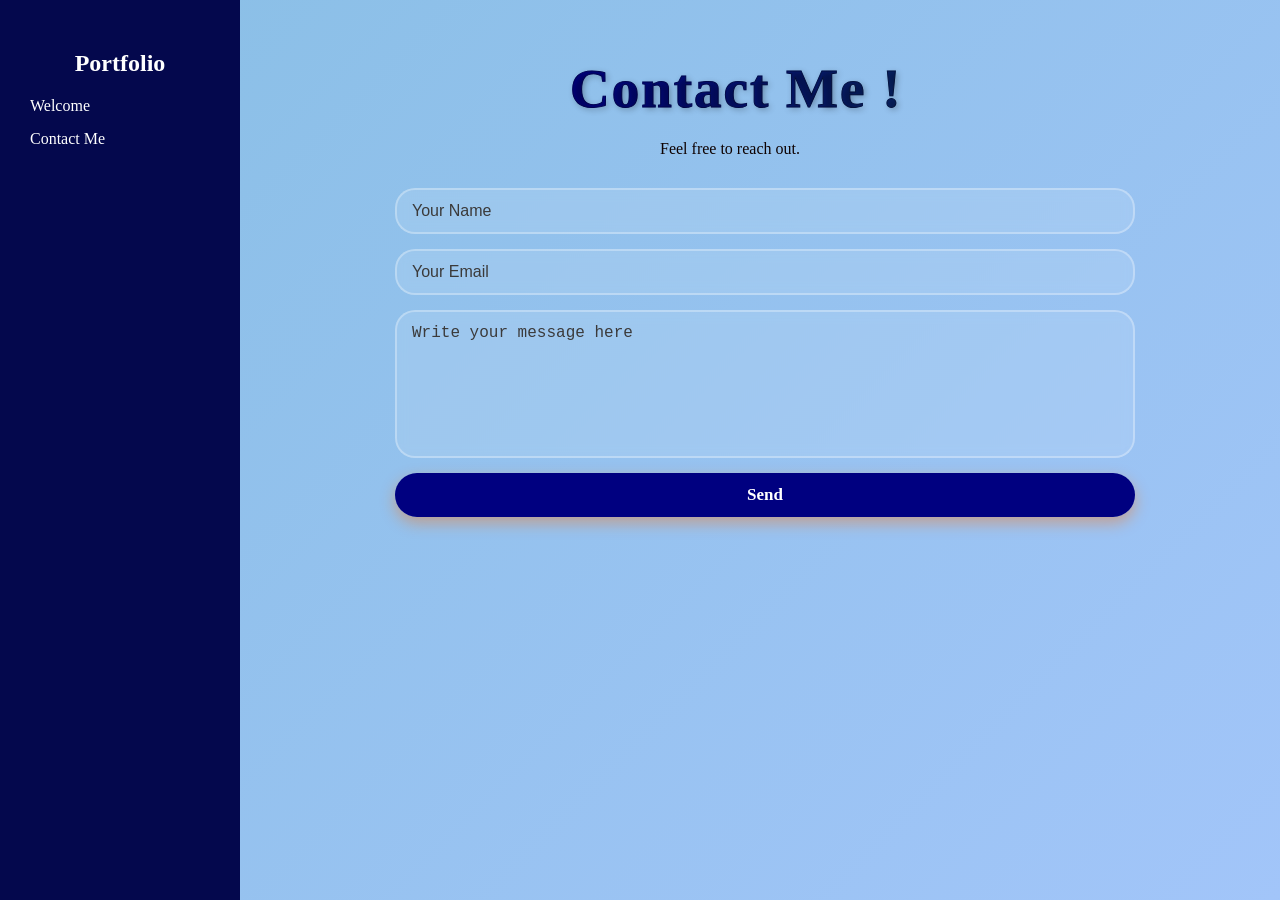
==== contact.html @ bce901cf "Portfolio" ====
<!DOCTYPE html>
<html lang="en">
<head>
    <meta charset="UTF-8">
    <meta name="viewport" content="width=device-width, initial-scale=1.0">
    <title>Contact Me - Maliha Portfolio</title>
    <link rel="stylesheet" href="style.css">
</head>
<body>

    <!-- Sidebar -->
    <div class="sidebar">
        <h2>Portfolio</h2>
        <a href="index.html">Welcome</a>
        <a href="contact.html">Contact Me</a>
    </div>

    <div class="main">
    <h1 class="contact-title">Contact Me !</h1>

    <p class="contact-sub">Feel free to reach out.</p>

    <form class="contact-form">
        <input type="text" placeholder="Your Name" required>
        <input type="email" placeholder="Your Email" required>
        <textarea placeholder="Write your message here" required></textarea>
        <button type="submit">Send</button>
    </form>
    </div>
   

</body>
</html>
---- style.css ----
body {
    margin: 0;
    min-height: 100vh;
    background: linear-gradient(135deg, rgb(137, 191, 229), rgb(162, 197, 249), #4d8fc5);
    background-size: 200% 200%;
    animation: bgShine 10s ease infinite;
    font-family: 'Trebuchet MS', 'Lucida Sans Unicode', 'Lucida Grande', 'Lucida Sans', Arial, sans-serif sans-serif;
}
@keyframes bgShine {
    0% { background-position: 0% 50%; }
    50% { background-position: 100% 50%; }
    100% { background-position: 0% 50%; }
}

.sidebar {
    position: fixed;
    width: 180px;
    height: 100%;
    background-color: #04084d;
    color: white;
    padding: 30px;
}

.sidebar h2 {
    text-align: center;
}

.sidebar a {
    display: block;
    color: white;
    text-decoration: none;
    margin: 15px 0;
}

.sidebar a:hover {
    background-color: #575757;
    padding-left: 20px;
     color: #ffcc00;
    transform: scale(1.1);
}

.main {
    margin-left: 500px;
    padding: 20px;

}

.welcome-section {
    position: relative;   
}

.welcome {
    position: relative; 
    top: -10px;             
    left: 68px;            
    
    font-family: 'Times New Roman', Times, serif, serif;  
    font-size: 35px;
    font-weight: 700;
    letter-spacing: 2px;
    text-align: left;
    
    background: linear-gradient(90deg,navy,navy, #021d34);
    -webkit-background-clip: text;
    -webkit-text-fill-color: transparent;
    text-shadow: 1px 1px 3px rgba(0,0,0,0.2);
    -webkit-text-stroke: 1px rgba(0,0,0,0.3); 
    background-size: 200% 100%;
    animation: shineText 5s ease-in-out infinite;
}
.sub-welcome{
    position: relative;
    top: -27px;        
    left: 70px;     

    font-size: 16px;
    font-family: 'Times New Roman', Georgia, 'Times New Roman', Times, serif, serif;
    color: #444;
    letter-spacing: 1px;
}
@keyframes shineText {
    0% { background-position: 200% 0; }
    50% { background-position: 0% 0; }
    100% { background-position: 200% 0; }
}

.photo-wrapper {
    position: relative;
    width: 140px;   
    height: 180px;  
    top: -20px;
    right: -100px;  
    border-radius: 50% / 50%;  
    padding: 5px;  
    background: linear-gradient(45deg,  #3fa7fc,white, #04084d, #3fa7fc);
    background-size: 400% 400%;
    animation: shine 4s ease infinite;
}

.profile {
    width: 100%;
    height: 100%;
    border-radius: 50% / 50%;
    display: block;
}
@keyframes shine {
    0% { background-position: 0% 50%; }
    50% { background-position: 100% 50%; }
    100% { background-position: 0% 50%; }
}


.social-icons {
    text-align: center;
    margin-left: -380px;
     margin-top: -130px;
   
      
}

.social-icons a {
    font-size: 20px;
    margin: 0 10px;
    color: navy;
    text-decoration: none;
     transition: color 0.4s ease;

}

.social-icons a:hover {
    color: blue;
}
.resume-btn {
    display: inline-block;
    margin-top: 150px;
    padding: 15px 20px;
    font-size: 8px;
    font-weight: 600;
    font-family: 'Playfair Display', serif; 
    color: white;
    background: navy  ;               
    border: 2px solid navy;           
    border-radius: 35px;                  
    text-decoration: none;
    position: relative;
    right: -120px;
    top: -140px;
    overflow: hidden;
    box-shadow: 0 6px 15px rgba(255,106,0,0.4); 
    transition: 0.4s ease;
}


.resume-btn::before {
    content: "";
    position: absolute;
    top: -50%;
    left: -50%;
    width: 180%;
    height: 180%;
    background: rgba(6, 1, 15, 0.2); 
    transform: rotate(45deg);
    transition: all 0.5s ease;
    opacity: 0;
}

.resume-btn:hover::before {
    top: -30%;
    left: -30%;
    opacity: 1;
}


.resume-btn:hover {
    transform: scale(1.05);
    box-shadow: 0 10px 25px rgba(109, 58, 21, 0.5);
    color: #fff;
}

.contact-title {
    font-size: 55px; 
    font-family: 'Playfair Display', serif;
    font-weight: 700;
    letter-spacing: 2px;
    text-align: left;

    background: linear-gradient(90deg, navy, #3fa7fc, #00ffff, #3fa7fc);
    -webkit-background-clip: text;
    -webkit-text-fill-color: transparent;

    text-shadow: 2px 2px 6px rgba(0,0,0,0.3);
    -webkit-text-stroke: 1px rgba(0,0,0,0.3);

    background-size: 200% 100%;
    animation: shineText 5s ease-in-out infinite;

    margin-bottom: 20px;
}

.contact-sub {
    font-size: 16px;
    color: #ddd;
    margin-bottom: 30px;
}


@keyframes shineText {
    0% { background-position: 200% 0; }
    50% { background-position: 0% 0; }
    100% { background-position: 200% 0; }
}


.contact-form {
    display: flex;
    flex-direction: column;
    gap: 15px;  
    position: relative;
    left: -125px;
}


.contact-form input,
.contact-form textarea {
    padding: 12px 15px;
    border-radius: 20px;
    border: 2px solid rgba(255,255,255,0.3);
    background: rgba(255,255,255,0.1);
    color: white;
    font-size: 16px;
    outline: none;
    backdrop-filter: blur(6px);
    transition: 0.3s ease;
}

.contact-form input::placeholder,
.contact-form textarea::placeholder {
    color: #3b3a3a;
    font-weight: 500;
}

.contact-form input:focus,
.contact-form textarea:focus {
    border-color: #3fa7fc;
    box-shadow: 0 0 12px rgba(63,167,252,0.6);
}


.contact-form textarea {
    min-height: 120px;
    resize: none;
}


.contact-form button {
    padding: 12px 25px;
    font-size: 17px;
    font-family: 'Playfair Display', serif;
    font-weight: 700;
    color: white;
    background: linear-gradient(135deg,navy,navy);
    border: none;
    border-radius: 35px;
    cursor: pointer;
    box-shadow: 0 6px 15px rgba(255,106,0,0.4);
    transition: 0.4s ease;
}

.contact-form button:hover {
    transform: translateY(-5px);
    box-shadow: 0 10px 20px rgba(31, 19, 11, 0.6);
}
.contact-title {
    position: relative;   
    left: 50px;           
    font-size: 55px;
    font-family: 'Playfair Display', serif;
    font-weight: 700;
    letter-spacing: 2px;
    text-align: left;
    background: linear-gradient(90deg, navy, #0b3253, #010909, #3fa7fc);
    -webkit-background-clip: text;
    -webkit-text-fill-color: transparent;
    text-shadow: 2px 2px 6px rgba(0,0,0,0.3);
    -webkit-text-stroke: 1px rgba(0,0,0,0.3);
    background-size: 200% 100%;
    animation: shineText 5s ease-in-out infinite;
}

.contact-sub {
    position: relative;   
    left: 140px;           
    font-size: 16px;
    color: #0e0202;
    margin-bottom: 30px;
}
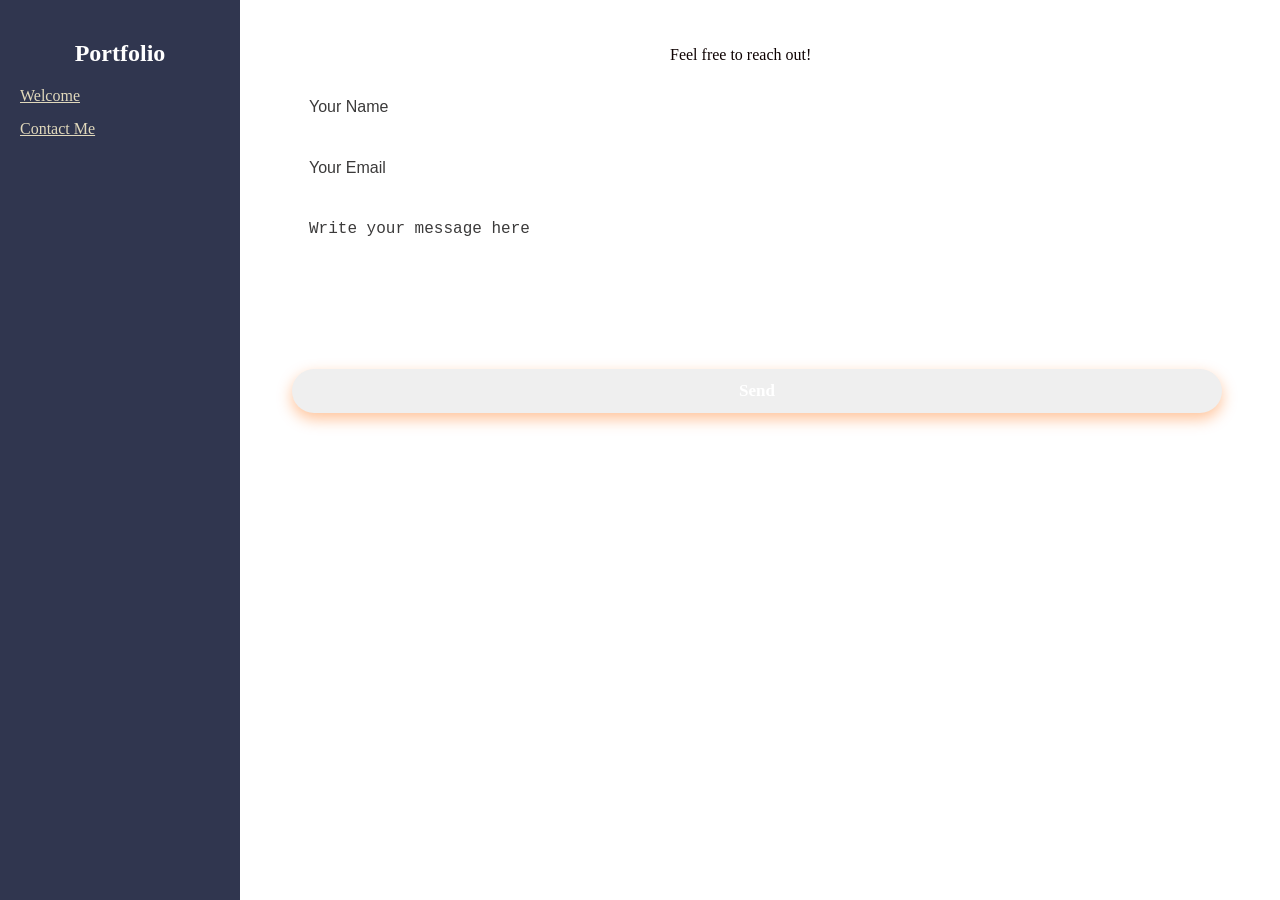
==== commit f545fd8c: "MY PORTFOLIO" ====
--- a/contact.html
+++ b/contact.html
@@ -16,9 +16,9 @@
     </div>
 
     <div class="main">
-    <h1 class="contact-title">Contact Me !</h1>
+  
 
-    <p class="contact-sub">Feel free to reach out.</p>
+    <p class="contact-sub">Feel free to reach out!</p>
 
     <form class="contact-form">
         <input type="text" placeholder="Your Name" required>
--- a/style.css
+++ b/style.css
@@ -1,7 +1,7 @@
 body {
     margin: 0;
     min-height: 100vh;
-    background: linear-gradient(135deg, rgb(137, 191, 229), rgb(162, 197, 249), #4d8fc5);
+    background: linear-gradient(#E1D9BC);
     background-size: 200% 200%;
     animation: bgShine 10s ease infinite;
     font-family: 'Trebuchet MS', 'Lucida Sans Unicode', 'Lucida Grande', 'Lucida Sans', Arial, sans-serif sans-serif;
@@ -14,11 +14,11 @@
 
 .sidebar {
     position: fixed;
-    width: 180px;
+    width: 200px;
     height: 100%;
-    background-color: #04084d;
-    color: white;
-    padding: 30px;
+    background-color: #30364F;
+    color: white;
+    padding: 20px;
 }
 
 .sidebar h2 {
@@ -27,56 +27,65 @@
 
 .sidebar a {
     display: block;
-    color: white;
-    text-decoration: none;
+    color: #E1D9BC;
+    text-decoration: underline;
+    font-family: 'Times New Roman', Times, serif;
     margin: 15px 0;
 }
 
 .sidebar a:hover {
     background-color: #575757;
     padding-left: 20px;
-     color: #ffcc00;
-    transform: scale(1.1);
+    color: #ffcc00;
 }
 
 .main {
-    margin-left: 500px;
-    padding: 20px;
-
+    margin-left: 250px;
+    padding: 50px;
 }
 
 .welcome-section {
-    position: relative;   
-}
-
-.welcome {
-    position: relative; 
-    top: -10px;             
-    left: 68px;            
-    
-    font-family: 'Times New Roman', Times, serif, serif;  
-    font-size: 35px;
-    font-weight: 700;
+    display: flex;
+    align-items: center;
+    justify-content: center;
+    gap: 30px;
+    flex-wrap: wrap;
+}
+
+
+.photo-wrapper {
+    position: relative;
+    top: -45px;
+    width: 220px;
+    height: 280px;
+    border-radius: 20px;
+    padding: 6px;
+    background: linear-gradient(#30364F);
+    background-size: 400% 400%;
+    animation: shine 4s ease infinite;
+}
+@keyframes shine {
+    0% { background-position: 0% 50%; }
+    50% { background-position: 100% 50%; }
+    100% { background-position: 0% 50%; }
+}
+.profile {
+    width: 100%;
+    height: 100%;
+    border-radius: 15px;
+    object-fit: cover;
+
+}
+
+
+.text-area {
+    max-width: 500px;
+}
+
+.sub-welcome {
+    font-size: 14px;
+    color: #333;
     letter-spacing: 2px;
-    text-align: left;
-    
-    background: linear-gradient(90deg,navy,navy, #021d34);
-    -webkit-background-clip: text;
-    -webkit-text-fill-color: transparent;
-    text-shadow: 1px 1px 3px rgba(0,0,0,0.2);
-    -webkit-text-stroke: 1px rgba(0,0,0,0.3); 
-    background-size: 200% 100%;
-    animation: shineText 5s ease-in-out infinite;
-}
-.sub-welcome{
-    position: relative;
-    top: -27px;        
-    left: 70px;     
-
-    font-size: 16px;
-    font-family: 'Times New Roman', Georgia, 'Times New Roman', Times, serif, serif;
-    color: #444;
-    letter-spacing: 1px;
 }
 @keyframes shineText {
     0% { background-position: 200% 0; }
@@ -84,36 +93,34 @@
     100% { background-position: 200% 0; }
 }
 
-.photo-wrapper {
-    position: relative;
-    width: 140px;   
-    height: 180px;  
-    top: -20px;
-    right: -100px;  
-    border-radius: 50% / 50%;  
-    padding: 5px;  
-    background: linear-gradient(45deg,  #3fa7fc,white, #04084d, #3fa7fc);
-    background-size: 400% 400%;
-    animation: shine 4s ease infinite;
-}
-
-.profile {
-    width: 100%;
-    height: 100%;
-    border-radius: 50% / 50%;
-    display: block;
-}
-@keyframes shine {
-    0% { background-position: 0% 50%; }
-    50% { background-position: 100% 50%; }
-    100% { background-position: 0% 50%; }
-}
-
+.welcome {
+    font-size: 45px;
+    font-weight: 800;
+    letter-spacing: 3px;
+    margin: 10px 0;
+    background: linear-gradient(90deg, #30364F, #0f0d04);
+     -webkit-background-clip: text;
+    -webkit-text-fill-color: transparent;
+    background-clip: text;
+    color : transparent;
+}
+
+.role {
+    font-size: 18px;
+    color: #222;
+    margin-bottom: 15px;
+}
+
+.about-me {
+    font-size: 15px;
+    line-height: 1.6;
+    color: #333;
+}
 
 .social-icons {
     text-align: center;
-    margin-left: -380px;
-     margin-top: -130px;
+    margin-left: -150px;
+     margin-top: -100px;
    
       
 }
@@ -121,14 +128,14 @@
 .social-icons a {
     font-size: 20px;
     margin: 0 10px;
-    color: navy;
+    color: #30364F;
     text-decoration: none;
      transition: color 0.4s ease;
 
 }
 
 .social-icons a:hover {
-    color: blue;
+    color: #30364F;
 }
 .resume-btn {
     display: inline-block;
@@ -138,16 +145,15 @@
     font-weight: 600;
     font-family: 'Playfair Display', serif; 
     color: white;
-    background: navy  ;               
-    border: 2px solid navy;           
+    background: #30364F  ;               
+    border: 2px solid #ACBAC4;           
     border-radius: 35px;                  
     text-decoration: none;
     position: relative;
     right: -120px;
-    top: -140px;
+    top: -110px;
     overflow: hidden;
-    box-shadow: 0 6px 15px rgba(255,106,0,0.4); 
-    transition: 0.4s ease;
+
 }
 
 
@@ -177,37 +183,17 @@
     color: #fff;
 }
 
-.contact-title {
-    font-size: 55px; 
-    font-family: 'Playfair Display', serif;
-    font-weight: 700;
-    letter-spacing: 2px;
-    text-align: left;
-
-    background: linear-gradient(90deg, navy, #3fa7fc, #00ffff, #3fa7fc);
-    -webkit-background-clip: text;
-    -webkit-text-fill-color: transparent;
-
-    text-shadow: 2px 2px 6px rgba(0,0,0,0.3);
-    -webkit-text-stroke: 1px rgba(0,0,0,0.3);
-
-    background-size: 200% 100%;
-    animation: shineText 5s ease-in-out infinite;
-
-    margin-bottom: 20px;
-}
+
+
 
 .contact-sub {
+    font: times new roman , serif;
+    position: relative;   
+    left: 370px; 
+    top: -20px;          
     font-size: 16px;
-    color: #ddd;
+    color: #0e0202;
     margin-bottom: 30px;
-}
-
-
-@keyframes shineText {
-    0% { background-position: 200% 0; }
-    50% { background-position: 0% 0; }
-    100% { background-position: 200% 0; }
 }
 
 
@@ -216,12 +202,14 @@
     flex-direction: column;
     gap: 15px;  
     position: relative;
-    left: -125px;
+    left: -8px;
+    top: -30px;
 }
 
 
 .contact-form input,
 .contact-form textarea {
+    position: relative;
     padding: 12px 15px;
     border-radius: 20px;
     border: 2px solid rgba(255,255,255,0.3);
@@ -258,7 +246,7 @@
     font-family: 'Playfair Display', serif;
     font-weight: 700;
     color: white;
-    background: linear-gradient(135deg,navy,navy);
+    background: linear-gradient(#30364F);
     border: none;
     border-radius: 35px;
     cursor: pointer;
@@ -270,27 +258,3 @@
     transform: translateY(-5px);
     box-shadow: 0 10px 20px rgba(31, 19, 11, 0.6);
 }
-.contact-title {
-    position: relative;   
-    left: 50px;           
-    font-size: 55px;
-    font-family: 'Playfair Display', serif;
-    font-weight: 700;
-    letter-spacing: 2px;
-    text-align: left;
-    background: linear-gradient(90deg, navy, #0b3253, #010909, #3fa7fc);
-    -webkit-background-clip: text;
-    -webkit-text-fill-color: transparent;
-    text-shadow: 2px 2px 6px rgba(0,0,0,0.3);
-    -webkit-text-stroke: 1px rgba(0,0,0,0.3);
-    background-size: 200% 100%;
-    animation: shineText 5s ease-in-out infinite;
-}
-
-.contact-sub {
-    position: relative;   
-    left: 140px;           
-    font-size: 16px;
-    color: #0e0202;
-    margin-bottom: 30px;
-}
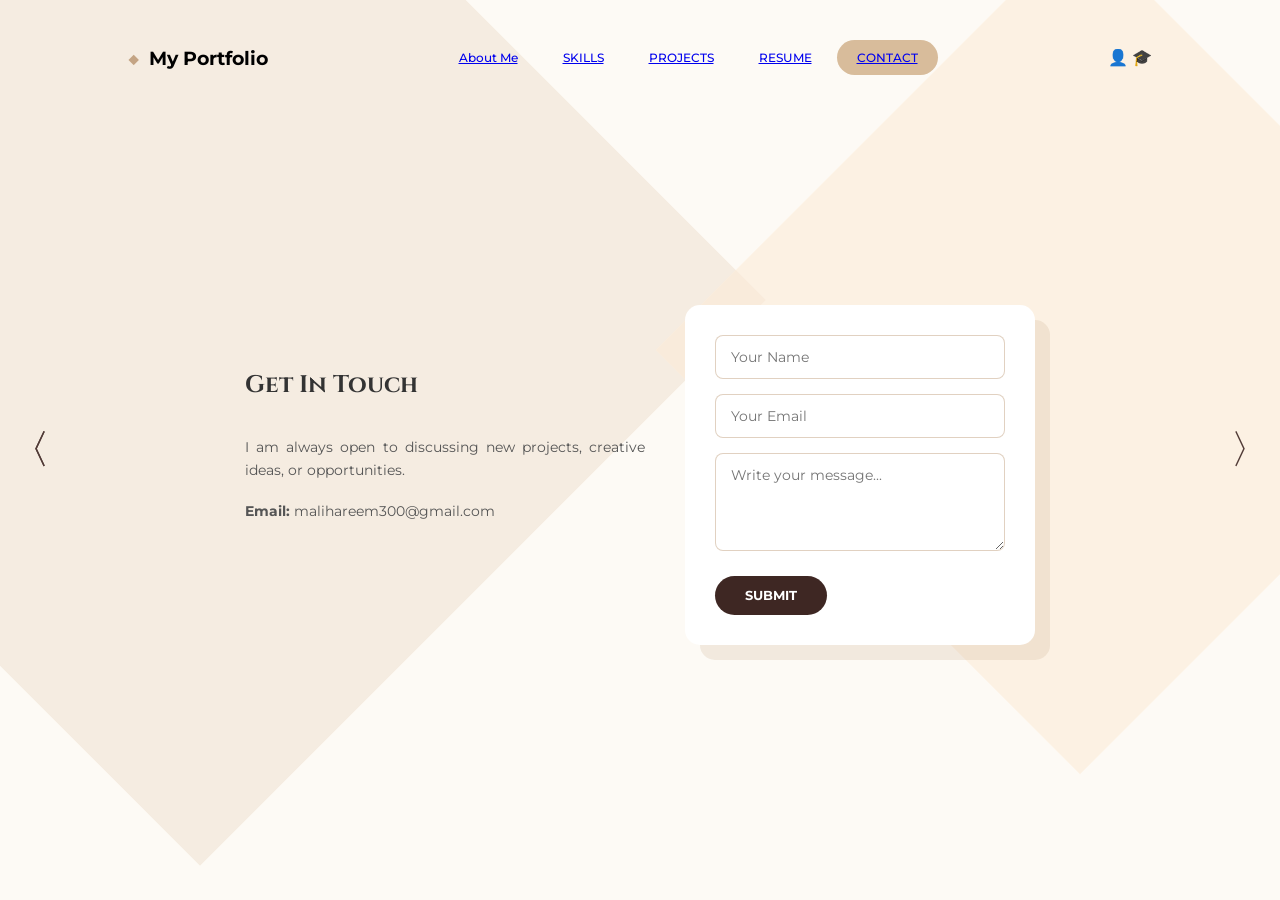
==== commit e901badc: "Updated Portfolio Design added responsiveness" ====
--- a/contact.html
+++ b/contact.html
@@ -3,31 +3,56 @@
 <head>
     <meta charset="UTF-8">
     <meta name="viewport" content="width=device-width, initial-scale=1.0">
-    <title>Contact Me - Maliha Portfolio</title>
+    <link href="https://fonts.googleapis.com/css2?family=Cinzel:wght@700&family=Montserrat:wght@400;700&display=swap" rel="stylesheet">
     <link rel="stylesheet" href="style.css">
+    <title>Contact Me</title>
 </head>
-<body>
+<body class="color-bg"> <div class="bg-shape-1"></div>
+    <div class="bg-shape-2"></div>
 
-    <!-- Sidebar -->
-    <div class="sidebar">
-        <h2>Portfolio</h2>
-        <a href="index.html">Welcome</a>
-        <a href="contact.html">Contact Me</a>
-    </div>
+    <a href="resume.html" class="jump-arrow left-arrow">〈</a>
+        <a href="index.html" class="jump-arrow right-arrow">〉</a>
 
-    <div class="main">
-  
+    <nav>
+        <div class="logo"><span class="diamond-icon">◆</span> My Portfolio</div>
+        <ul class="nav-links">
+            <li><a href="index.html">About Me</a></li>
+            <li><a href="skills.html">SKILLS</a></li>
+            <li><a href="projects.html">PROJECTS</a></li>
+            <li><a href="resume.html">RESUME</a></li>
+            <li class="active"><a href="contact.html">CONTACT</a></li>
+        </ul>
+        <div class="nav-icons">
+            <span class="user">👤</span>
+            <span class="university">🎓</span>
+        
+          
+        </div>
+    </nav>
 
-    <p class="contact-sub">Feel free to reach out!</p>
+    <a href="projects.html" class="jump-arrow left-arrow">〈</a>
 
-    <form class="contact-form">
-        <input type="text" placeholder="Your Name" required>
-        <input type="email" placeholder="Your Email" required>
-        <textarea placeholder="Write your message here" required></textarea>
-        <button type="submit">Send</button>
-    </form>
-    </div>
-   
+   <main class="hero-container contact-layout-fix">
+    <section class="content">
+        <h1>Get In Touch</h1>
+        <p>I am always open to discussing new projects, creative ideas, or opportunities.</p>
+        
+        <div class="contact-details">
+            <p><strong>Email:</strong> malihareem300@gmail.com</p>
+        </div>
+    </section>
+
+    <section class="image-area">
+         <form action="https://formspree.io/f/mwvrplkw" method="POST" class="contact-form">
+            
+            <input type="text" name="name" placeholder="Your Name" required>
+            <input type="email" name="email" placeholder="Your Email" required>
+            <textarea name="message" placeholder="Write your message..." rows="4" required></textarea>
+            
+            <button type="submit" class="btn-dark">SUBMIT</button>
+         </form>
+    </section>
+</main>
 
 </body>
 </html>
--- a/style.css
+++ b/style.css
@@ -1,260 +1,568 @@
+* {
+    margin: 0;
+    padding: 0;
+    box-sizing: border-box;
+    font-family: 'Montserrat', sans-serif;
+}
+
 body {
+    background-color: #fdfaf7;
+    overflow-x: hidden;
+    height: 100vh;
+    width : 100vw;
+    overflow: hidden;
+    font-family: 'Montserrat', sans-serif;
+}
+
+.bg-shape-1 {
+    position: absolute;
+    width: 800px;
+    height: 800px;
+    background-color: #f5ece1;
+    transform: rotate(45deg);
+    top: -100px;
+    left: -200px;
+    z-index: -2;
+}
+
+.bg-shape-2 {
+    position: absolute;
+    width: 600px;
+    height: 600px;
+    background-color: #fcebd7;
+    transform: rotate(45deg);
+    top: 50px;
+    right: -100px;
+    z-index: -1;
+    opacity: 0.6;
+}
+
+nav {
+    display: flex;
+    justify-content: space-between;
+    align-items: center;
+    padding: 40px 10%;
+}
+
+.logo {
+    font-weight: 700;
+    font-size: 1.2rem;
+    display: flex;
+    align-items: center;
+    gap: 10px;
+}
+
+.diamond-icon { color: #c4a484; }
+
+.nav-links {
+    display: flex;
+    list-style: none;
+    gap: 5px;
+}
+
+.nav-links li {
+    padding: 10px 20px;
+    font-size: 0.75rem;
+    font-weight: 500;
+    cursor: pointer;
+}
+
+.nav-links li.active {
+    background-color: #d8bc9b;
+    border-radius: 25px;
+    color: #4a3728;
+}
+
+.hero-container {
+    display: flex;
+    align-items: center;
+    justify-content: center;
+    gap: 20px;
+    padding: 0 10%;
+    height: calc(100vh - 120px);
+    position: relative;
+}
+
+.content {
+    max-width: 450px;
+}
+
+.content h1 {
+    font-size: 3.4 rem;
+    color: #333;
+    text-align: left;
+    line-height: 1.1;
+    margin-top: -55px;
+    margin-bottom: 20px;
+    font-family: cinzel, serif;
+}
+
+.content p {
+    text-align: justify;
+    color: #555;
+    max-width: 500px;
+    font-size: 0.9rem;
+    margin-top: 18px;
+    line-height: 1.6;
+}
+
+.btn-group {
+    display: flex;
+    gap: 20px;
+}
+
+button {
+    padding: 15px 35px;
+    border-radius: 30px;
+    border: none;
+    font-weight: 700;
+    font-size: 0.8rem;
+    cursor: pointer;
+    transition: 0.3s ease;
+}
+
+.btn-dark {
+    background-color: #6d5843;
+    color: white;
+}
+
+.btn-brown {
+    background-color: #9c7b5d;
+    color: white;
+}
+
+.hero-container {
+    display: flex;
+    align-items: center;
+    justify-content: space-between;
+    padding: 0 10%;
+    height: 80vh;
+    gap: 100px;
+}
+
+.content {
+    flex: 1; 
+    min-width: 400px;
+    z-index: 10;
+}
+
+.image-wrapper img {
+    width: 450px;
+    height: 320px;
+    object-fit: cover;
+    margin-top: -80px; 
+    border-radius: 4px;
+    box-shadow: 20px 20px 60px rgba(0,0,0,0.1);
+    position: relative;
+    z-index: 5;
+}
+
+.image-area {
+    flex: 1;
+    display: flex;
+    justify-content: center;
+    align-items: center;
+    overflow: visible; 
+}
+
+.arrow {
+    position: absolute;
+    top: 50%;
+    transform: translateY(-50%);
+    font-size: 1.5rem;
+    color: #999;
+    cursor: pointer;
+}
+
+.left-arrow { left: 5%; }
+.right-arrow { right: 5%; }
+
+.content {
+    max-width: 500px;
+    display: flex;
+    flex-direction: column; 
+    align-items: flex-start;
+    text-align: left;
+}
+
+.social-group {
+    display: flex;
+    gap: 15px;
+    margin-top: 30px;
+    margin-left: 100px;
+}
+
+.social-icon {
+    width: 40px;
+    height: 40px;
+    background-color: #6d5843;
+    color: white;
+    text-decoration: none;
+    border-radius: 50%;
+    display: flex;
+    align-items: center;
+    justify-content: center;
+    font-weight: 700;
+    font-size: 0.7rem;
+    transition: all 0.3s ease;
+    box-shadow: 0 4px 10px rgba(109, 88, 67, 0.2);
+}
+
+.social-icon:hover {
+    transform: translateY(-5px);
+    background-color: #9c7b5d;
+    box-shadow: 0 8px 15px rgba(109, 88, 67, 0.3);
+}
+
+.icon-label {
+    letter-spacing: 0;
+}
+
+.github:hover { background-color: #333; }
+.facebook:hover { background-color: #1877f2; }
+.email:hover { background-color: #ea4335; }
+.instagram:hover { background-color: #e4405f; }
+
+.section-content {
+    text-align: center;
+    max-width: 800px;
+}
+
+.section-content h1 {
+    font-family: 'Cinzel', serif;
+    font-size: 3rem;
+    margin-bottom: 40px;
+    color: #4a3728;
+}
+
+.absolute-center-container {
+    position: absolute;
+    top: 50%;
+    left: 50%;
+    transform: translate(-50%, -50%);
+    width: 90%;
+    max-width: 1000px;
+    display: flex;
+    flex-direction: column;
+    align-items: center;
+    text-align: center;
+}
+
+.skills-master-wrapper {
+    position: absolute;
+    top: 50%;
+    left: 50%;
+    transform: translate(-50%, -50%);
+    width: 90%;
+    max-width: 1000px;
+    display: flex;
+    flex-direction: column;
+    align-items: center;
+}
+
+.skills-main-title {
+    font-size: 2.5rem;
+    margin-bottom: 40px;
+    color: #3e2723;
+    text-align: center;
+}
+
+.skills-split-layout {
+    display: flex;
+    justify-content: center;
+    align-items: flex-start;
+    gap: 60px;
+    width: 100%;
+}
+
+.left-box {
+    margin-left: 100px;
+    text-align: right;
+    display: flex;
+    flex-direction: column;
+    align-items: flex-end;
+}
+
+.skills-side-box {
+    flex: 1;
+    display: flex;
+    flex-direction: column;
+    align-items: flex-start;
+    gap: 40%;
+}
+
+.skills-vertical-line {
+    width: 1px;
+    height: 250px;
+    background-color: rgba(62, 39, 35, 0.2);
+    margin-right: 100px;
+    align-self: center;
+}
+
+.clean-skill-list {
+    list-style: none;
+    padding: 0;
+    margin-top: 15px;
+}
+
+.clean-skill-list li {
+    margin-bottom: 12px;
+    font-size: 1rem;
+    color: #5d4037;
+    position: relative;
+    padding-left: 20px;
+    white-space: nowrap;
+}
+
+.clean-skill-list li::before {
+    content: "◆";
+    color: #C4A484;
+    position: absolute;
+    left: 0;
+    font-size: 0.8rem;
+}
+
+.skill-pill {
+    background-color: #8d6e63;
+    color: white;
+    padding: 5px 15px;
+    border-radius: 20px;
+    font-size: 0.75rem;
+    font-weight: bold;
+    letter-spacing: 1px;
+}
+
+.color-bg {
+    background-color: #fdfaf5;
     margin: 0;
-    min-height: 100vh;
-    background: linear-gradient(#E1D9BC);
-    background-size: 200% 200%;
-    animation: bgShine 10s ease infinite;
-    font-family: 'Trebuchet MS', 'Lucida Sans Unicode', 'Lucida Grande', 'Lucida Sans', Arial, sans-serif sans-serif;
-}
-@keyframes bgShine {
-    0% { background-position: 0% 50%; }
-    50% { background-position: 100% 50%; }
-    100% { background-position: 0% 50%; }
-}
-
-.sidebar {
+    overflow: hidden;
+}
+
+.projects-layout {
+    display: flex;
+    align-items: center;
+    justify-content: center;
+    gap: 40px;
+    width: 90%;
+    max-width: 1200px;
+    margin: 0 auto;
+}
+
+.projects-display {
+    display: grid;
+    grid-template-columns: 1fr 1fr;
+    gap: 20px;
+    width: 100%;
+}
+
+.project-box {
+    background: white;
+    padding: 20px;
+    border-radius: 12px;
+    border: 1px solid rgba(196, 164, 132, 0.3);
+    box-shadow: 10px 10px 0px rgba(196, 164, 132, 0.1);
+    transition: 0.3s;
+    text-align: left;
+}
+
+.project-box:hover {
+    transform: translateY(-5px);
+    box-shadow: 15px 15px 0px rgba(196, 164, 132, 0.2);
+}
+
+.project-box h3 {
+    font-size: 1rem;
+    color: #3e2723;
+    margin-bottom: 8px;
+}
+
+.project-box p {
+    font-size: 0.8rem;
+    color: #5d4037;
+    line-height: 1.4;
+}
+
+.jump-arrow {
     position: fixed;
-    width: 200px;
-    height: 100%;
-    background-color: #30364F;
+    top: 50%;
+    transform: translateY(-50%);
+    font-size: 2.5rem;
+    color: #513b37;
+    text-decoration: none;
+    z-index: 9999;
+    width: 20px;
+    height: 40px;
+    display: flex;
+    align-items: center;
+    justify-content: center;
+    transition: 0.3s ease;
+}
+
+.jump-arrow:hover {
+    color: #C4A484;
+    transform: translateY(-50%) scale(1.2);
+}
+
+.left-arrow {
+    left: 20px;
+    right: auto;
+}
+
+.right-arrow {
+    right: 20px;
+    left: auto;
+}
+
+.hero-container, .section-content {
+    position: relative;
+    z-index: 100; 
+}
+
+.btn-dark {
+    background-color: #3e2723;
     color: white;
-    padding: 20px;
-}
-
-.sidebar h2 {
-    text-align: center;
-}
-
-.sidebar a {
-    display: block;
-    color: #E1D9BC;
-    text-decoration: underline;
-    font-family: 'Times New Roman', Times, serif;
-    margin: 15px 0;
-}
-
-.sidebar a:hover {
-    background-color: #575757;
-    padding-left: 20px;
-    color: #ffcc00;
-}
-
-.main {
-    margin-left: 250px;
-    padding: 50px;
-}
-
-.welcome-section {
-    display: flex;
-    align-items: center;
-    justify-content: center;
-    gap: 30px;
-    flex-wrap: wrap;
-}
-
-
-.photo-wrapper {
-    position: relative;
-    top: -45px;
-    width: 220px;
-    height: 280px;
-    border-radius: 20px;
-    padding: 6px;
-    background: linear-gradient(#30364F);
-    background-size: 400% 400%;
-    animation: shine 4s ease infinite;
-}
-@keyframes shine {
-    0% { background-position: 0% 50%; }
-    50% { background-position: 100% 50%; }
-    100% { background-position: 0% 50%; }
-}
-.profile {
+    padding: 12px 30px;
+    border-radius: 25px;
+    text-decoration: none;
+    font-weight: bold;
+    font-size: 0.8rem;
+    transition: 0.3s;
+}
+
+.btn-outline {
+    border: 2px solid #3e2723;
+    color: #3e2723;
+    padding: 10px 28px;
+    border-radius: 25px;
+    text-decoration: none;
+    font-weight: bold;
+    font-size: 0.8rem;
+    transition: 0.3s;
+}
+
+.btn-dark:hover { background-color: #C4A484; }
+
+.resume-preview-box {
+    width: 450px;
+    height: 250px;
+    background: white;
+    display: flex;
+    flex-direction: column;
+    align-items: center;
+    justify-content: center;
+    border: 1px solid rgba(196, 164, 132, 0.3);
+    box-shadow: 20px 20px 0px rgba(196, 164, 132, 0.2);
+    border-radius: 12px;
+}
+
+.resume-layout {
+    gap: 10px !important; 
+}
+
+.resume-page-fix {
+    justify-content: center !important;
+    gap: 20px !important;
+}
+
+.resume-page-fix .content, 
+.resume-page-fix .image-area {
+    flex: 0 1 auto !important;
+    width: auto !important;
+    max-width: 400px;
+    margin: 0 !important;
+}
+
+.resume-page-fix .content {
+    max-width: 350px; 
+}
+
+.cta-buttons {
+    margin-top: 30px;
+    display: flex;
+    gap: 20px;
+}
+
+.btn-outline {
+    border: 2px solid #3e2723;
+    color: #3e2723;
+    padding: 12px 25px;
+    border-radius: 25px;
+    text-decoration: none;
+    font-weight: bold;
+    font-size: 0.8rem;
+    transition: 0.3s;
+}
+
+.btn-outline:hover {
+    background-color: #3e2723;
+    color: white;
+}
+
+.contact-form {
+    display: flex;
+    flex-direction: column;
+    gap: 15px;
     width: 100%;
-    height: 100%;
+    max-width: 400px;
+    background: white;
+    padding: 30px;
     border-radius: 15px;
-    object-fit: cover;
-
-}
-
-
-.text-area {
-    max-width: 500px;
-}
-
-.sub-welcome {
-    font-size: 14px;
-    color: #333;
-    letter-spacing: 2px;
-}
-@keyframes shineText {
-    0% { background-position: 200% 0; }
-    50% { background-position: 0% 0; }
-    100% { background-position: 200% 0; }
-}
-
-.welcome {
-    font-size: 45px;
-    font-weight: 800;
-    letter-spacing: 3px;
-    margin: 10px 0;
-    background: linear-gradient(90deg, #30364F, #0f0d04);
-     -webkit-background-clip: text;
-    -webkit-text-fill-color: transparent;
-    background-clip: text;
-    color : transparent;
-}
-
-.role {
-    font-size: 18px;
-    color: #222;
-    margin-bottom: 15px;
-}
-
-.about-me {
-    font-size: 15px;
-    line-height: 1.6;
-    color: #333;
-}
-
-.social-icons {
-    text-align: center;
-    margin-left: -150px;
-     margin-top: -100px;
-   
-      
-}
-
-.social-icons a {
-    font-size: 20px;
-    margin: 0 10px;
-    color: #30364F;
-    text-decoration: none;
-     transition: color 0.4s ease;
-
-}
-
-.social-icons a:hover {
-    color: #30364F;
-}
-.resume-btn {
-    display: inline-block;
-    margin-top: 150px;
-    padding: 15px 20px;
-    font-size: 8px;
-    font-weight: 600;
-    font-family: 'Playfair Display', serif; 
-    color: white;
-    background: #30364F  ;               
-    border: 2px solid #ACBAC4;           
-    border-radius: 35px;                  
-    text-decoration: none;
-    position: relative;
-    right: -120px;
-    top: -110px;
-    overflow: hidden;
-
-}
-
-
-.resume-btn::before {
-    content: "";
-    position: absolute;
-    top: -50%;
-    left: -50%;
-    width: 180%;
-    height: 180%;
-    background: rgba(6, 1, 15, 0.2); 
-    transform: rotate(45deg);
-    transition: all 0.5s ease;
-    opacity: 0;
-}
-
-.resume-btn:hover::before {
-    top: -30%;
-    left: -30%;
-    opacity: 1;
-}
-
-
-.resume-btn:hover {
-    transform: scale(1.05);
-    box-shadow: 0 10px 25px rgba(109, 58, 21, 0.5);
-    color: #fff;
-}
-
-
-
-
-.contact-sub {
-    font: times new roman , serif;
-    position: relative;   
-    left: 370px; 
-    top: -20px;          
-    font-size: 16px;
-    color: #0e0202;
-    margin-bottom: 30px;
-}
-
+    box-shadow: 15px 15px 0px rgba(196, 164, 132, 0.2);
+}
+
+.contact-form input, 
+.contact-form textarea {
+    width: 100%;
+    padding: 12px 15px;
+    border: 1px solid rgba(196, 164, 132, 0.5); 
+    border-radius: 8px;
+    font-family: 'Montserrat', sans-serif;
+    font-size: 0.9rem;
+    outline: none;
+    transition: 0.3s;
+}
+
+.contact-form input:focus, 
+.contact-form textarea:focus {
+    border-color: #3e2723; 
+}
+
+.contact-form .btn-dark {
+    align-self: flex-start;
+    border: none;
+    cursor: pointer;
+    margin-top: 10px;
+}
+
+.image-area {
+    display: flex;
+    justify-content: center;
+    align-items: center;
+}
+
+.contact-layout-fix { 
+    display: flex !important;
+    justify-content: center !important; 
+    align-items: center !important;
+    gap: 40px !important;             
+    width: 100%;
+    padding: 0 5%;
+}
+
+.contact-layout-fix .content {
+    flex: 0 1 auto !important;        
+    text-align: left;
+    max-width: 400px;               
+    margin: 0 !important;
+}
+
+.contact-layout-fix .image-area {
+    flex: 0 1 auto !important;         
+    margin: 0 !important;
+    display: flex;
+    justify-content: center;
+}
 
 .contact-form {
-    display: flex;
-    flex-direction: column;
-    gap: 15px;  
-    position: relative;
-    left: -8px;
-    top: -30px;
-}
-
-
-.contact-form input,
-.contact-form textarea {
-    position: relative;
-    padding: 12px 15px;
-    border-radius: 20px;
-    border: 2px solid rgba(255,255,255,0.3);
-    background: rgba(255,255,255,0.1);
-    color: white;
-    font-size: 16px;
-    outline: none;
-    backdrop-filter: blur(6px);
-    transition: 0.3s ease;
-}
-
-.contact-form input::placeholder,
-.contact-form textarea::placeholder {
-    color: #3b3a3a;
-    font-weight: 500;
-}
-
-.contact-form input:focus,
-.contact-form textarea:focus {
-    border-color: #3fa7fc;
-    box-shadow: 0 0 12px rgba(63,167,252,0.6);
-}
-
-
-.contact-form textarea {
-    min-height: 120px;
-    resize: none;
-}
-
-
-.contact-form button {
-    padding: 12px 25px;
-    font-size: 17px;
-    font-family: 'Playfair Display', serif;
-    font-weight: 700;
-    color: white;
-    background: linear-gradient(#30364F);
-    border: none;
-    border-radius: 35px;
-    cursor: pointer;
-    box-shadow: 0 6px 15px rgba(255,106,0,0.4);
-    transition: 0.4s ease;
-}
-
-.contact-form button:hover {
-    transform: translateY(-5px);
-    box-shadow: 0 10px 20px rgba(31, 19, 11, 0.6);
-}
+    width: 350px;                     
+}
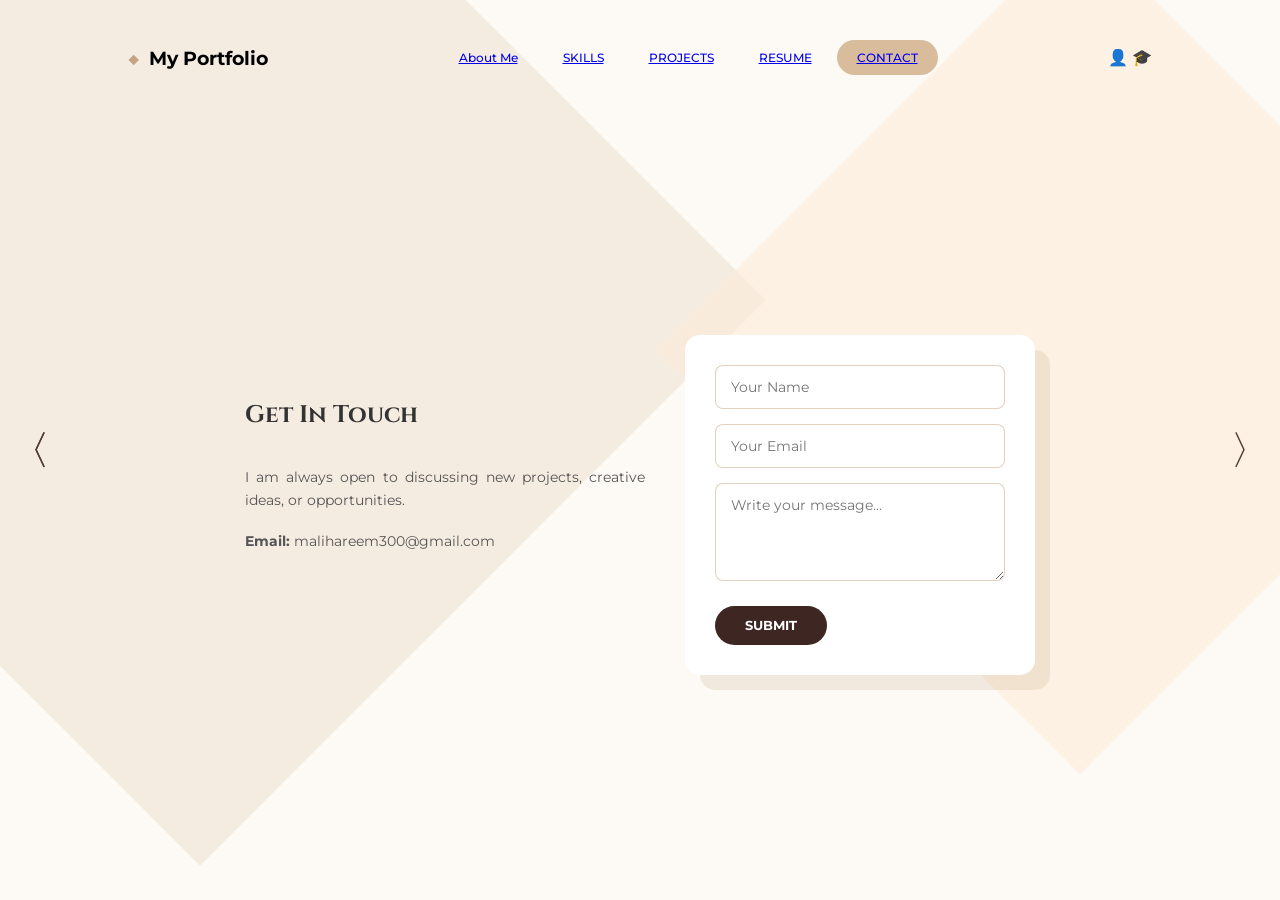
==== commit 064e5c1d: "Final Update" ====
--- a/contact.html
+++ b/contact.html
@@ -2,6 +2,7 @@
 <html lang="en">
 <head>
     <meta charset="UTF-8">
+
     <meta name="viewport" content="width=device-width, initial-scale=1.0">
     <link href="https://fonts.googleapis.com/css2?family=Cinzel:wght@700&family=Montserrat:wght@400;700&display=swap" rel="stylesheet">
     <link rel="stylesheet" href="style.css">
--- a/style.css
+++ b/style.css
@@ -6,13 +6,14 @@
 }
 
 body {
-    background-color: #fdfaf7;
+    background-color: #fdfaf7; 
     overflow-x: hidden;
     height: 100vh;
     width : 100vw;
     overflow: hidden;
     font-family: 'Montserrat', sans-serif;
 }
+
 
 .bg-shape-1 {
     position: absolute;
@@ -37,6 +38,7 @@
     opacity: 0.6;
 }
 
+
 nav {
     display: flex;
     justify-content: space-between;
@@ -73,14 +75,16 @@
     color: #4a3728;
 }
 
+/* --- Hero Layout --- */
 .hero-container {
     display: flex;
     align-items: center;
     justify-content: center;
     gap: 20px;
     padding: 0 10%;
-    height: calc(100vh - 120px);
+    min-height: calc(100vh - 120px);
     position: relative;
+
 }
 
 .content {
@@ -95,6 +99,7 @@
     margin-top: -55px;
     margin-bottom: 20px;
     font-family: cinzel, serif;
+
 }
 
 .content p {
@@ -105,6 +110,7 @@
     margin-top: 18px;
     line-height: 1.6;
 }
+
 
 .btn-group {
     display: flex;
@@ -131,31 +137,41 @@
     color: white;
 }
 
+
 .hero-container {
     display: flex;
     align-items: center;
     justify-content: space-between;
     padding: 0 10%;
-    height: 80vh;
-    gap: 100px;
-}
+    height: 80vh; 
+    gap: 100px;    
+}
+
 
 .content {
     flex: 1; 
-    min-width: 400px;
+    min-width: 400px; 
     z-index: 10;
 }
 
+
 .image-wrapper img {
-    width: 450px;
-    height: 320px;
-    object-fit: cover;
+
+    width: 450px;       
+    height: 320px;      
+    object-fit: cover; 
+
     margin-top: -80px; 
+
+
     border-radius: 4px;
+
     box-shadow: 20px 20px 60px rgba(0,0,0,0.1);
+    
     position: relative;
     z-index: 5;
 }
+
 
 .image-area {
     flex: 1;
@@ -184,7 +200,6 @@
     align-items: flex-start;
     text-align: left;
 }
-
 .social-group {
     display: flex;
     gap: 15px;
@@ -195,10 +210,10 @@
 .social-icon {
     width: 40px;
     height: 40px;
-    background-color: #6d5843;
+    background-color: #6d5843; 
     color: white;
     text-decoration: none;
-    border-radius: 50%;
+    border-radius: 50%; 
     display: flex;
     align-items: center;
     justify-content: center;
@@ -208,20 +223,24 @@
     box-shadow: 0 4px 10px rgba(109, 88, 67, 0.2);
 }
 
+
 .social-icon:hover {
-    transform: translateY(-5px);
-    background-color: #9c7b5d;
+    transform: translateY(-5px); 
+    background-color: #9c7b5d; 
     box-shadow: 0 8px 15px rgba(109, 88, 67, 0.3);
 }
 
 .icon-label {
     letter-spacing: 0;
 }
+
 
 .github:hover { background-color: #333; }
 .facebook:hover { background-color: #1877f2; }
 .email:hover { background-color: #ea4335; }
 .instagram:hover { background-color: #e4405f; }
+
+
 
 .section-content {
     text-align: center;
@@ -235,11 +254,12 @@
     color: #4a3728;
 }
 
+
 .absolute-center-container {
     position: absolute;
     top: 50%;
     left: 50%;
-    transform: translate(-50%, -50%);
+    transform: translate(-50%, -50%); 
     width: 90%;
     max-width: 1000px;
     display: flex;
@@ -247,17 +267,18 @@
     align-items: center;
     text-align: center;
 }
+
 
 .skills-master-wrapper {
     position: absolute;
     top: 50%;
     left: 50%;
-    transform: translate(-50%, -50%);
+    transform: translate(-50%, -50%); 
     width: 90%;
     max-width: 1000px;
     display: flex;
     flex-direction: column;
-    align-items: center;
+    align-items: center; 
 }
 
 .skills-main-title {
@@ -276,28 +297,29 @@
 }
 
 .left-box {
-    margin-left: 100px;
-    text-align: right;
+    margin-left: 100px;  
+    text-align: right;   
     display: flex;
     flex-direction: column;
-    align-items: flex-end;
-}
-
+    align-items: flex-end; 
+}
 .skills-side-box {
     flex: 1;
     display: flex;
     flex-direction: column;
-    align-items: flex-start;
+    align-items: flex-start; 
     gap: 40%;
 }
 
 .skills-vertical-line {
     width: 1px;
     height: 250px;
+
     background-color: rgba(62, 39, 35, 0.2);
-    margin-right: 100px;
-    align-self: center;
-}
+    margin-right: 100px; 
+    align-self: center; 
+}
+
 
 .clean-skill-list {
     list-style: none;
@@ -311,16 +333,17 @@
     color: #5d4037;
     position: relative;
     padding-left: 20px;
-    white-space: nowrap;
+    white-space: nowrap; 
 }
 
 .clean-skill-list li::before {
-    content: "◆";
+    content: "◆"; 
     color: #C4A484;
     position: absolute;
     left: 0;
     font-size: 0.8rem;
 }
+
 
 .skill-pill {
     background-color: #8d6e63;
@@ -338,6 +361,7 @@
     overflow: hidden;
 }
 
+
 .projects-layout {
     display: flex;
     align-items: center;
@@ -348,9 +372,10 @@
     margin: 0 auto;
 }
 
+
 .projects-display {
     display: grid;
-    grid-template-columns: 1fr 1fr;
+    grid-template-columns: 1fr 1fr; 
     gap: 20px;
     width: 100%;
 }
@@ -382,14 +407,17 @@
     line-height: 1.4;
 }
 
+/* Arrow Fixes */
+
+
 .jump-arrow {
-    position: fixed;
+    position: fixed; 
     top: 50%;
     transform: translateY(-50%);
     font-size: 2.5rem;
     color: #513b37;
     text-decoration: none;
-    z-index: 9999;
+    z-index: 9999; 
     width: 20px;
     height: 40px;
     display: flex;
@@ -403,6 +431,7 @@
     transform: translateY(-50%) scale(1.2);
 }
 
+
 .left-arrow {
     left: 20px;
     right: auto;
@@ -412,6 +441,7 @@
     right: 20px;
     left: auto;
 }
+
 
 .hero-container, .section-content {
     position: relative;
@@ -442,6 +472,7 @@
 
 .btn-dark:hover { background-color: #C4A484; }
 
+
 .resume-preview-box {
     width: 450px;
     height: 250px;
@@ -451,7 +482,7 @@
     align-items: center;
     justify-content: center;
     border: 1px solid rgba(196, 164, 132, 0.3);
-    box-shadow: 20px 20px 0px rgba(196, 164, 132, 0.2);
+    box-shadow: 20px 20px 0px rgba(196, 164, 132, 0.2); 
     border-radius: 12px;
 }
 
@@ -460,21 +491,24 @@
 }
 
 .resume-page-fix {
-    justify-content: center !important;
-    gap: 20px !important;
-}
+    justify-content: center !important; 
+    gap: 20px !important;             
+}
+
 
 .resume-page-fix .content, 
 .resume-page-fix .image-area {
-    flex: 0 1 auto !important;
+    flex: 0 1 auto !important; 
     width: auto !important;
-    max-width: 400px;
-    margin: 0 !important;
-}
+    max-width: 400px;       
+    margin: 0 !important;    
+}
+
 
 .resume-page-fix .content {
     max-width: 350px; 
 }
+
 
 .cta-buttons {
     margin-top: 30px;
@@ -534,35 +568,152 @@
     margin-top: 10px;
 }
 
+
 .image-area {
     display: flex;
     justify-content: center;
     align-items: center;
 }
+
+
+
 
 .contact-layout-fix { 
     display: flex !important;
-    justify-content: center !important; 
+    justify-content: center !important;
     align-items: center !important;
-    gap: 40px !important;             
+    gap: 40px !important;              
     width: 100%;
     padding: 0 5%;
 }
 
+
 .contact-layout-fix .content {
+    flex: 0 1 auto !important;       
+    text-align: left;
+    max-width: 400px;                  
+    margin: 0 !important;
+}
+
+
+.contact-layout-fix .image-area {
     flex: 0 1 auto !important;        
-    text-align: left;
-    max-width: 400px;               
     margin: 0 !important;
-}
-
-.contact-layout-fix .image-area {
-    flex: 0 1 auto !important;         
-    margin: 0 !important;
-    display: flex;
-    justify-content: center;
-}
+    display: flex;
+    justify-content: center;
+}
+
 
 .contact-form {
-    width: 350px;                     
+    width: 350px;  
+           
+   }
+@media (max-width: 1024px) {
+    body, html {
+        height: auto !important;
+        overflow: auto !important;
+        overflow-x: hidden !important;
+    }
+
+    .hero-container, 
+    .skills-split-layout, 
+    .contact-layout-fix, 
+    .projects-layout,
+    .resume-page-fix,
+    .skills-master-wrapper {
+        display: flex !important;
+        flex-direction: column !important;
+        justify-content: flex-start !important;
+        align-items: center !important;
+        padding: 100px 5% 50px 5% !important;
+        height: auto !important;
+        position: static !important;
+        transform: none !important;
+        gap: 50px !important;
+        width: 100% !important;
+    }
+     .skills-split-layout {
+        display: flex !important;
+        flex-direction: column !important;
+        gap: 30px !important;
+        width: 100% !important;
+        align-items: center !important;
+    }
+
+    .content, .image-area, .skills-side-box, .left-box {
+        max-width: 100% !important;
+        min-width: 100% !important;
+        text-align: center !important;
+        align-items: center !important;
+        margin: 0 !important;
+    }
+
+    .content h1 {
+        font-size: 2.2rem !important;
+        text-align: center !important;
+        margin-top: 0 !important;
+    }
+
+    .content p {
+        text-align: center !important;
+        margin: 20px auto !important;
+    }
+
+    .image-wrapper img, 
+    .resume-preview-box, 
+    .contact-form {
+        width: 90% !important;
+        max-width: 350px !important;
+        height: auto !important;
+        margin-top: 0 !important;
+    }
+
+    .projects-display {
+        grid-template-columns: 1fr !important;
+    }
+
+    .skills-vertical-line, .bg-shape-1, .bg-shape-2 {
+        display: none !important;
+    }
+
+    .social-group {
+        justify-content: center !important;
+        margin-left: 0 !important;
+    }
+
+     nav {
+        position: relative !important;
+        z-index: 1000 !important;
+        background-color: #fdfaf7; 
+    }
+
+
+    .nav-links {
+        flex-wrap: wrap !important;
+        justify-content: center !important;
+        gap: 5px !important;
+    }
+    .skills-main-title {
+        margin-bottom: 20px !important;
+        font-size: 2rem !important;
+    }
+    .absolute-center-container {
+        position: relative !important;
+        top: 0 !important;
+        left: 0 !important;
+        transform: none !important;
+        width: 100% !important;
+        margin-top: 40px !important; 
+        display: flex !important;
+        flex-direction: column !important;
+        align-items: center !important;
+    }
+
+
+    .jump-arrow {
+        top: auto !important;
+        bottom: 20px !important;
+        transform: none !important;
+        z-index: 2000 !important;
+    }
 }
